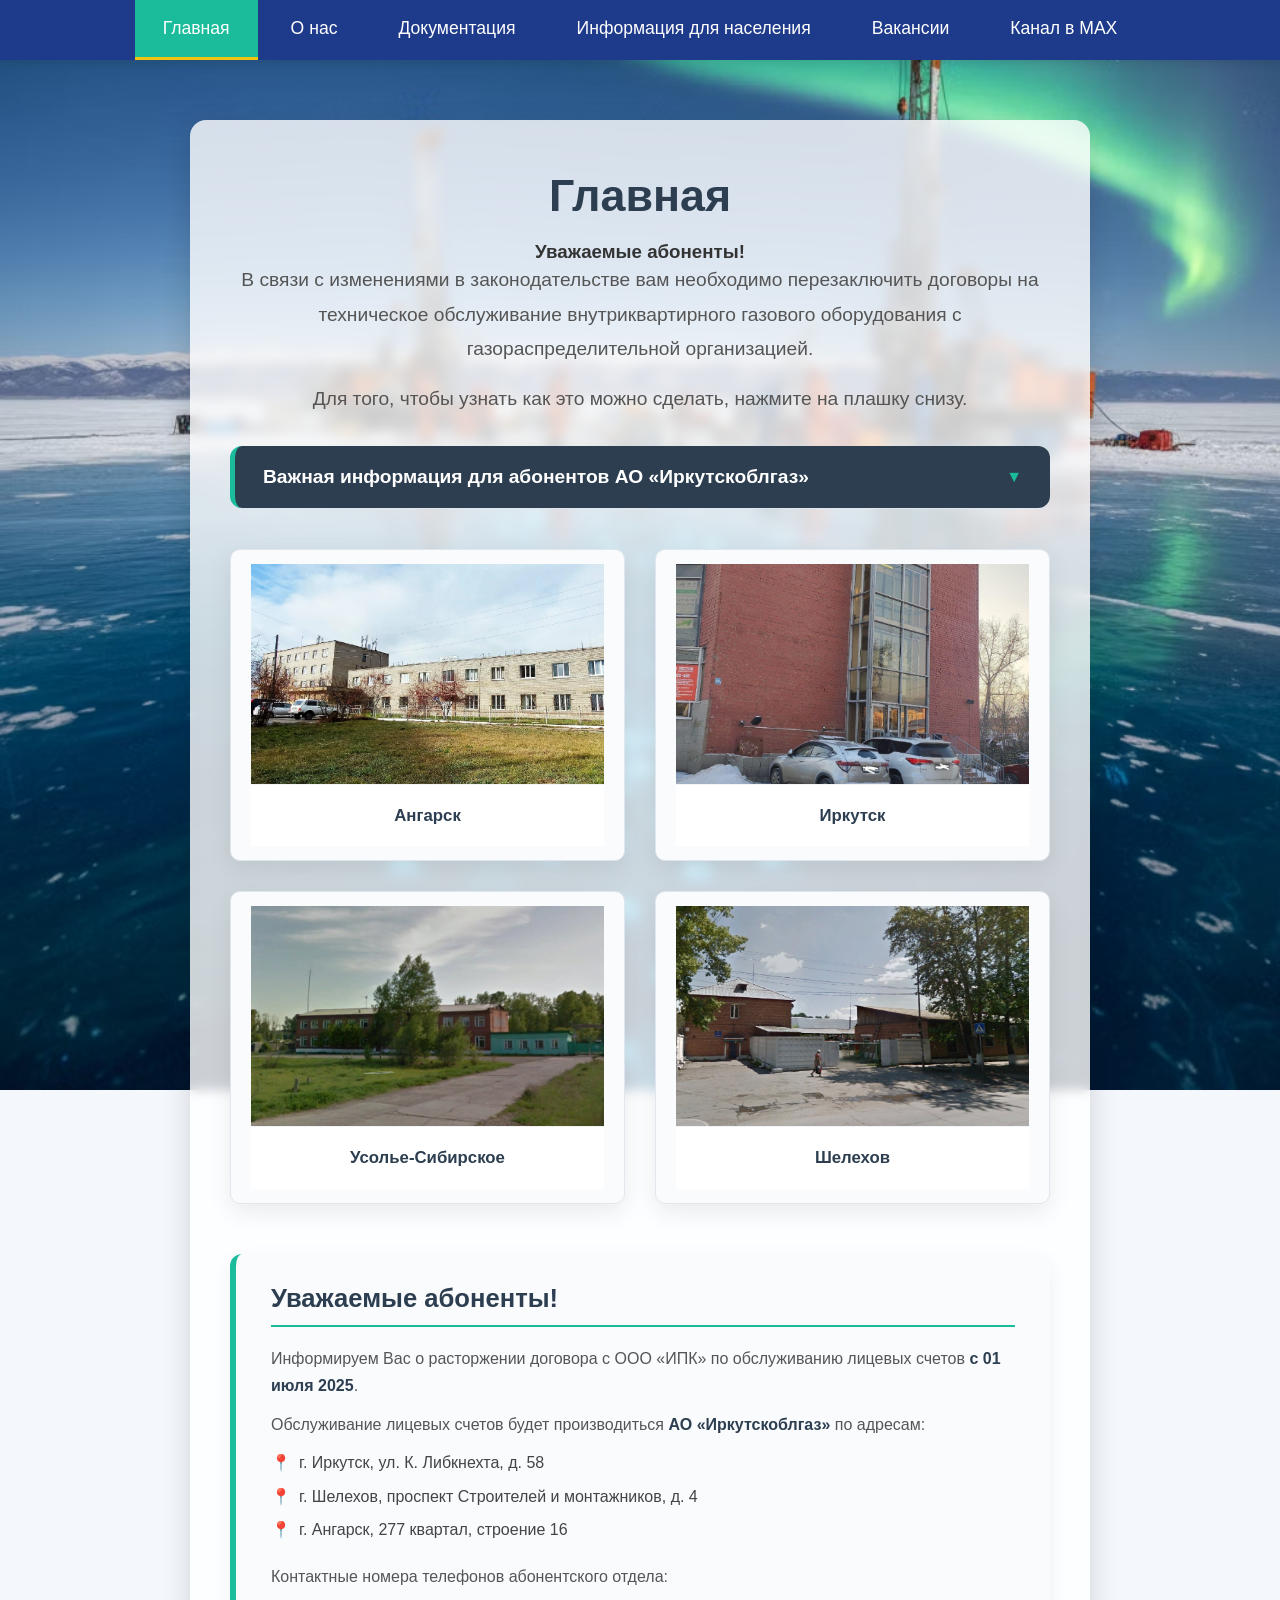
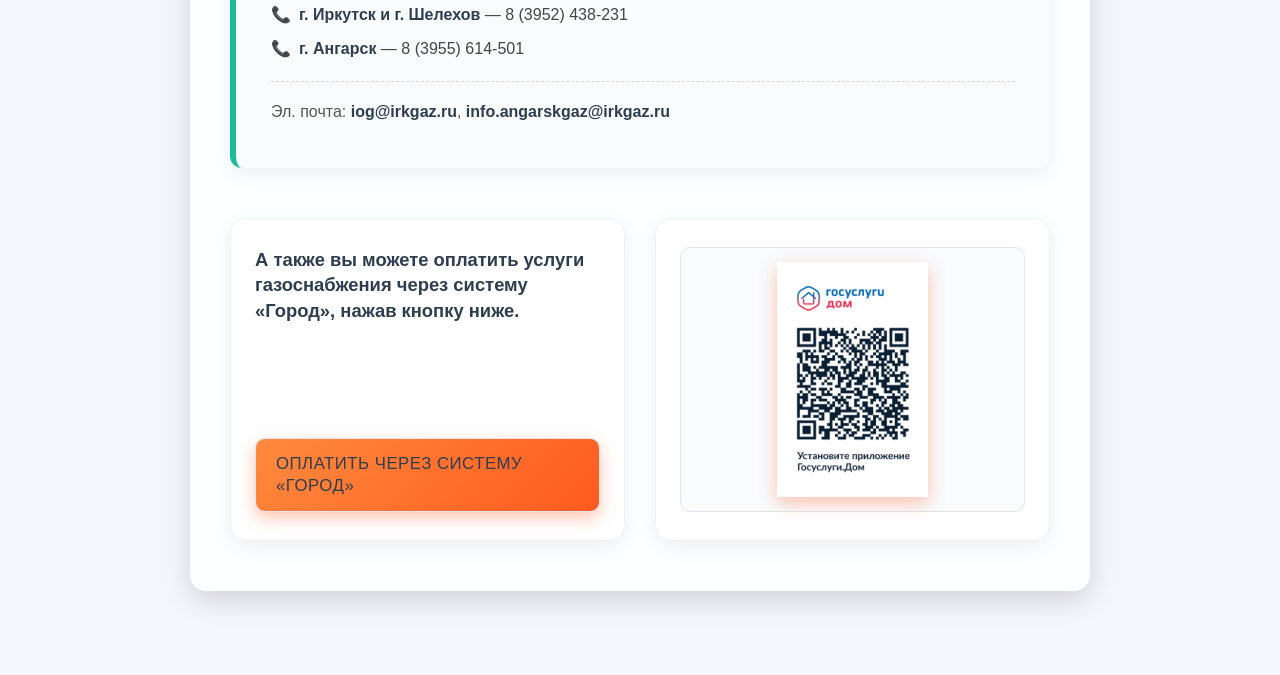
==== index.html @ 967674cb "Добавлена картинка на задний фон" ====
<!DOCTYPE html>
<html lang="ru">
<head>
    <meta charset="UTF-8">
    <meta name="viewport" content="width=device-width, initial-scale=1.0">
    <title>Главная</title>
    <link rel="stylesheet" href="css/style.css">  
    <link rel="stylesheet" href="css/index.css"> 
</head>
<body>

    <nav class="navbar">
        <ul class="nav-menu">
            <li><a href="index.html" class="active">Главная</a></li>
            <li><a href="page2.html">О нас</a></li>
            <li><a href="page3.html">Документация</a></li>
            <li><a href="page4.html">Информация для населения</a></li>
            <li><a href="page5.html">Вакансии</a></li>
            <li><a href="https://max.ru/id3800000750_biz">Канал в MAX</a></li>
        </ul>
    </nav>

    <section class="page">
        <div class="docs-list">
            <div class="content-box">
                <h1>Главная</h1>
                <h3>Уважаемые абоненты!</h3>
                <p>В связи с изменениями в законодательстве вам необходимо перезаключить договоры на техническое обслуживание внутриквартирного газового оборудования с газораспределительной организацией.</p>
                <p>Для того, чтобы узнать как это можно сделать, нажмите на плашку снизу.</p>
                <div class="accordion">
                    <div>
                        <input type="checkbox" id="acc1">
                        <label for="acc1" class="accordion-header">
                            <span>Важная информация для абонентов АО «Иркутскоблгаз»</span>
                            <span class="arrow">▼</span>
                        </label>
                        <div class="accordion-content">
                            <dt><a href="contratcs/Документ Microsoft Word.docx" target="_blank">
                                    Документы, необходимые для заключения договоров на поставку газа, техническое обслуживание и ремонт внутриквартирного газового оборудования (ВКГО) и открытия лицевого счета
                                </a><dt>
                            <dt><a href="contratcs/Уважаемые-потребители-газа.pdf" target="_blank">
                                    Перезаключение договора на техническое обслуживание внутриувартирного газового оборудования с газораспределительной организацией
                                </a><dt>
                        </div>
                        
                    </div>

                </div>

                <div class="cards-grid">
                    <a href="ref_index_page/card1.html" class="card">
                        <img src="images/Angarsk.png">
                        <div class="card-caption">Ангарск</div>
                    </a>

                    <a href="ref_index_page/card2.html" class="card">
                        <img src="images/Irkutsk.png">
                        <div class="card-caption">Иркутск</div>
                    </a>

                    <a href="ref_index_page/card3.html" class="card">
                        <img src="images/usolie.png">
                        <div class="card-caption">Усолье-Сибирское</div>
                    </a>

                    <a href="ref_index_page/card4.html" class="card">
                        <img src="images/shelihov.png">
                        <div class="card-caption">Шелехов</div>
                    </a>
                </div>

                <div class="announcement">
                    <h2 class="announcement-title">Уважаемые абоненты!</h2>

                    <p class="announcement-lead">
                        Информируем Вас о расторжении договора с ООО «ИПК» по обслуживанию лицевых счетов
                        <strong>с 01 июля 2025</strong>.
                    </p>

                    <p>
                        Обслуживание лицевых счетов будет производиться <strong>АО «Иркутскоблгаз»</strong>
                        по адресам:
                    </p>

                    <ul class="announcement-addresses">
                        <li>г. Иркутск, ул. К. Либкнехта, д. 58</li>
                        <li>г. Шелехов, проспект Строителей и монтажников, д. 4</li>
                        <li>г. Ангарск, 277 квартал, строение 16</li>
                    </ul>

                    <p>Контактные номера телефонов абонентского отдела:</p>

                    <ul class="announcement-phones">
                        <li><span>г. Иркутск и г. Шелехов</span> — 8 (3952) 438-231</li>
                        <li><span>г. Ангарск</span> — 8 (3955) 614-501</li>
                    </ul>

                    <p class="announcement-email">
                        Эл. почта: <strong>iog@irkgaz.ru</strong>, <strong>info.angarskgaz@irkgaz.ru</strong>
                    </p>
                </div>

                <div class="action-grid">
                    <!-- Левая колонка -->
                    <div class="action-card">
                        <h3 class="action-title">А также вы можете оплатить услуги газоснабжения через систему «Город», нажав кнопку ниже.</h3>
                        <a href="https://gw3-online.uplati.ru/otpay/select_service/irkoblgaz?utm_source=irkutskoblgaz.ru&utm_medium=referral&utm_campaign=pay-button" target="_blank" class="action-btn">
                            Оплатить через систему «ГОРОД»
                        </a>
                    </div>

                    <!-- Правая колонка -->
                        <div class="action-card">
                        <a href="contratcs/Госуслуги.Дом-для-физлиц.pdf" class="action-image-link">
                            <img src="images/GosUslugi.png">
                        </a>
                    </div>

                </div>
            </div>
        </div>
    </section>

</body>
</html>
---- css/style.css ----
/* ============================================================
   ОБЩИЕ СТИЛИ (подключается на всех страницах)
   ============================================================ */


/* ============================================================
   СБРОС И БАЗОВЫЕ НАСТРОЙКИ
   ============================================================ */

* {
    margin: 0;
    padding: 0;
    box-sizing: border-box;
}

body {
    font-family: 'Segoe UI', Tahoma, Geneva, Verdana, sans-serif;
    background-color: #f4f7fc;
    color: #333;
    display: flex;
    flex-direction: column;
    min-height: 100vh;

     /* Фоновая картинка */
    background-image: url("../images/Baikal2.avif");
    background-size: cover;              /* растягиваем на весь экран */
    background-position: center center;  /* центрируем */
    background-repeat: no-repeat;        /* не повторяем */
    background-attachment: fixed;        /* фон «прибит» к экрану при прокрутке */
    background-color: #f4f7fc;           /* запасной цвет, если картинка не загрузится */
}


/* ============================================================
   ВЕРХНЯЯ НАВИГАЦИОННАЯ ПАНЕЛЬ
   ============================================================ */

.navbar {
    background-color: #1e3a8a;
    padding: 0 20px;
    box-shadow: 0 2px 10px rgba(0, 0, 0, 0.1);
    position: sticky;
    top: 0;
    z-index: 100;
}

.nav-menu {
    display: flex;
    list-style: none;
    justify-content: center;
    gap: 5px;
    flex-wrap: wrap;
}

.nav-menu li {
    margin: 0;
}

.nav-menu a {
    display: block;
    color: #ffffff;
    text-decoration: none;
    padding: 18px 28px;
    font-size: 1.1rem;
    font-weight: 500;
    transition: all 0.3s ease;
    border-bottom: 3px solid transparent;
    white-space: nowrap;
}

.nav-menu a:hover {
    background-color: #34495e;
    color: #ffffff;
}

.nav-menu a.active {
    background-color: #1abc9c;
    border-bottom-color: #f1c40f;
    color: #ffffff;
}

/* ============================================================
   КОНТЕНТ СТРАНИЦЫ
   ============================================================ */

.page {
    flex: 1;
    padding: 60px 20px;
    animation: fadeIn 0.4s ease;
}

.content-box {
    max-width: 900px;
    margin: 0 auto;
    
    /* Полупрозрачный белый фон */
    background: rgba(255, 255, 255, 0.8);      /* 88% непрозрачности */
    backdrop-filter: blur(6px);                 /* размытие фона за карточкой */
    -webkit-backdrop-filter: blur(6px);         /* для Safari */
    
    padding: 50px 40px;
    border-radius: 16px;
    box-shadow: 0 10px 30px rgba(0, 0, 0, 0.15); /* тень чуть сильнее, чем была */
    text-align: center;
}

.content-box h1 {
    font-size: 2.8rem;
    color: #2c3e50;
    margin-bottom: 20px;
    font-weight: 700;
}

.content-box p {
    font-size: 1.2rem;
    line-height: 1.8;
    color: #555;
    margin-bottom: 15px;
}

.page-number-badge {
    display: inline-block;
    background: #1abc9c;
    color: white;
    font-size: 1rem;
    font-weight: 600;
    padding: 8px 20px;
    border-radius: 50px;
    margin-bottom: 20px;
    letter-spacing: 1px;
}

@keyframes fadeIn {
    from {
        opacity: 0;
        transform: translateY(10px);
    }
    to {
        opacity: 1;
        transform: translateY(0);
    }
}


/* ============================================================
   АДАПТИВНОСТЬ
   ============================================================ */

@media (max-width: 650px) {
    .navbar {
        position: static;              /* ← отключаем sticky */
    }

    .nav-menu a {
        padding: 12px 14px;
        font-size: 0.9rem;
    }

    .content-box {
        padding: 25px 15px;
    }
}
---- css/index.css ----
@import url("page5.css");

.docs-container {
    margin-top: 30px;
    text-align: left;
    width: 100%;
}

/* ============================================================
   ПОДЗАГОЛОВОК РАЗДЕЛА
   ============================================================ */

.docs-container h3 {
    color: #2c3e50;
    font-size: 1.35rem;
    font-weight: 700;
    margin: 0 0 16px 0;
    padding-left: 0;
    text-align: left;
    letter-spacing: 0.3px;
}


/* ============================================================
   СПИСОК ССЫЛОК НА ФАЙЛЫ
   ============================================================ */

.docs-list {
    list-style: none;
    padding: 0;
    margin: 0 0 24px 0;
    display: flex;
    flex-direction: column;
    gap: 10px;
    align-items: flex-start;
}

/* ============================================================
   ССЫЛКА НА ФАЙЛ (плашка)
   ============================================================ */

.docs-list a {
    display: block;                  /* было flex — теперь block, раз иконок нет */
    padding: 14px 20px;
    background-color: #f9fbfd;
    border: 1px solid #e0e6ed;
    border-radius: 10px;
    color: #2c3e50;
    text-decoration: none;
    font-size: 1.05rem;
    font-weight: 500;
    text-align: left;
    transition: all 0.25s ease;
}

/* Наведение */
.docs-list a:hover {
    background-color: #eafaf7;
    border-left-color: #f1c40f;
    transform: translateX(6px);
    box-shadow: 0 6px 16px rgba(26, 188, 156, 0.15);
    color: #000000;
}

/* ============================================================
   СТИЛИ ДЛЯ ГЛАВНОЙ СТРАНИЦЫ (index.html)
   ============================================================ */


/* ============================================================
   СЕТКА КАРТОЧЕК — 2 колонки × 2 строки
   ============================================================ */

.cards-grid {
    display: grid;
    grid-template-columns: repeat(2, 1fr);   /* 2 равные колонки */
    gap: 30px;                                /* отступ между карточками */
    margin-top: 40px;
    text-align: left;
}


/* ============================================================
   КАРТОЧКА (картинка + подпись)
   ============================================================ */

.card {
    background: #ffffff;
    border-radius: 16px;
    overflow: hidden;                         /* обрезаем картинку по радиусу */
    box-shadow: 0 8px 24px rgba(0, 0, 0, 0.08);
    transition: transform 0.3s ease, box-shadow 0.3s ease;
    display: flex;
    flex-direction: column;
}

.card:hover {
    transform: translateY(-6px);              /* лёгкий подъём при наведении */
    box-shadow: 0 14px 32px rgba(0, 0, 0, 0.15);
}


/* ============================================================
   КАРТИНКА ВНУТРИ КАРТОЧКИ
   ============================================================ */

.card img {
    display: block;
    width: 100%;
    height: 220px;                            /* фиксированная высота */
    object-fit: cover;                        /* обрезаем без искажений */
    transition: transform 0.4s ease;
}

.card:hover img {
    transform: scale(1.05);                   /* лёгкое увеличение при наведении */
}


/* ============================================================
   ПОДПИСЬ ПОД КАРТИНКОЙ
   ============================================================ */

.card-caption {
    padding: 18px 22px;
    color: #2c3e50;
    font-size: 1.05rem;
    font-weight: 600;
    line-height: 1.5;
    text-align: center;
    background: #ffffff;
    border-top: 1px solid #f0f4f8;
}

/* Дополнительный текст под подписью (если понадобится) */
.card-caption span {
    display: block;
    margin-top: 6px;
    color: #777;
    font-size: 0.9rem;
    font-weight: 400;
}

/* ============================================================
   ОБЪЯВЛЕНИЕ ДЛЯ АБОНЕНТОВ
   ============================================================ */

.announcement {
    margin-top: 50px;
    padding: 30px 35px;
    background: #f9fbfd;
    border-left: 6px solid #1abc9c;
    border-radius: 12px;
    text-align: left;
    box-shadow: 0 6px 20px rgba(0, 0, 0, 0.06);
}

/* Заголовок «Уважаемые абоненты!» */
.announcement-title {
    color: #2c3e50;
    font-size: 1.6rem;
    font-weight: 700;
    margin: 0 0 18px 0;
    padding-bottom: 12px;
    border-bottom: 2px solid #1abc9c;
}

/* Вводный абзац — чуть крупнее остальных */
.announcement-lead {
    color: #2c3e50;
    font-size: 1.1rem;
    font-weight: 500;
    line-height: 1.6;
    margin-bottom: 16px;
}

/* Обычные абзацы */
.announcement p {
    color: #555;
    font-size: 1rem;
    line-height: 1.7;
    margin-bottom: 12px;
}

/* Выделение жирным — тёмный акцентный цвет */
.announcement strong {
    color: #2c3e50;
    font-weight: 700;
}


/* ============================================================
   АДРЕСА — с иконкой геометки
   ============================================================ */

.announcement-addresses {
    list-style: none;
    padding: 0;
    margin: 10px 0 20px 0;
}

.announcement-addresses li {
    position: relative;
    padding-left: 28px;
    margin-bottom: 8px;
    color: #444;
    font-size: 1rem;
    line-height: 1.6;
}

/* Иконка перед каждым адресом */
.announcement-addresses li::before {
    content: "📍";
    position: absolute;
    left: 0;
    top: 0;
    font-size: 1rem;
}


/* ============================================================
   ТЕЛЕФОНЫ
   ============================================================ */

.announcement-phones {
    list-style: none;
    padding: 0;
    margin: 10px 0 20px 0;
}

.announcement-phones li {
    position: relative;
    padding-left: 28px;
    margin-bottom: 8px;
    color: #444;
    font-size: 1rem;
    line-height: 1.6;
}

.announcement-phones li::before {
    content: "📞";
    position: absolute;
    left: 0;
    top: 0;
    font-size: 1rem;
}

/* Город — выделен жирным */
.announcement-phones li span {
    font-weight: 600;
    color: #2c3e50;
}


/* ============================================================
   EMAIL
   ============================================================ */

.announcement-email {
    margin-top: 16px;
    padding-top: 16px;
    border-top: 1px dashed #d0d9e0;
    color: #444;
    font-size: 1rem;
}

.announcement-email strong {
    font-weight: 600;
    word-break: break-word;   /* чтобы длинный email не вылезал на телефоне */
}

/* ============================================================
   БЛОК ИЗ ДВУХ КОЛОНОК
   ============================================================ */

.action-grid {
    display: grid;
    grid-template-columns: repeat(2, 1fr);
    gap: 30px;
    margin-top: 50px;
    text-align: left;
}


/* ============================================================
   КАРТОЧКА (надпись + кнопка ИЛИ надпись + картинка)
   ============================================================ */

.action-card {
    background: #ffffff;
    padding: 28px 24px;
    border-radius: 16px;
    box-shadow: 0 6px 20px rgba(0, 0, 0, 0.06);
    border: 1px solid #eef2f6;
    display: flex;
    flex-direction: column;
    gap: 18px;
    transition: transform 0.3s ease, box-shadow 0.3s ease;
}

.action-card:hover {
    transform: translateY(-4px);
    box-shadow: 0 12px 28px rgba(0, 0, 0, 0.1);
}


/* ============================================================
   НАДПИСЬ НАД КНОПКОЙ / КАРТИНКОЙ
   ============================================================ */

.action-title {
    color: #2c3e50;
    font-size: 1.15rem;
    font-weight: 700;
    line-height: 1.4;
    margin: 0;
}


/* ============================================================
   ТЕКСТОВАЯ КНОПКА (левая колонка)
   ============================================================ */

.action-btn {
    display: inline-block;
    padding: 16px 28px;
    background: linear-gradient(135deg, #ff8a3d 0%, #ff5a1f 100%);
    color: #ffffff;
    font-size: 1rem;
    font-weight: 700;
    text-align: center;
    text-decoration: none;
    text-transform: uppercase;
    letter-spacing: 0.5px;
    border-radius: 50px;
    box-shadow: 0 6px 16px rgba(255, 90, 31, 0.35);
    transition: all 0.25s ease;
    line-height: 1.3;
    margin-top: auto;             /* прижимаем кнопку к низу карточки */
}

.action-btn:hover {
    background: linear-gradient(135deg, #ff7a26 0%, #e94a10 100%);
    box-shadow: 0 10px 24px rgba(255, 90, 31, 0.5);
    transform: translateY(-2px);
}

.action-btn:active {
    transform: translateY(0);
    box-shadow: 0 4px 10px rgba(255, 90, 31, 0.4);
}


/* ============================================================
   КАРТИНКА-ССЫЛКА (правая колонка)
   ============================================================ */

.action-image-link {
    display: block;
    margin-top: auto;             /* прижимаем картинку к низу карточки */
    transition: transform 0.25s ease, filter 0.25s ease;
}

.action-image-link img {
    display: block;              /* обязательно — иначе margin:auto не сработает */
    width: auto;                 /* не растягиваем */
    max-width: 50%;             /* на всякий случай — не шире карточки */
    height: auto;
    margin: 0 auto;              /* ← вот это центрирует картинку */
    box-shadow: 0 6px 16px rgba(255, 90, 31, 0.35);
    transition: box-shadow 0.25s ease;
}

/* При наведении — картинка чуть приподнимается и тень усиливается */
.action-image-link:hover {
    transform: translateY(-2px);
}

.action-image-link:hover img {
    box-shadow: 0 10px 24px rgba(255, 90, 31, 0.5);
}

/* При клике — лёгкое «вдавливание» */
.action-image-link:active {
    transform: translateY(0);
}


/* ============================================================
   АДАПТИВНОСТЬ
   ============================================================ */

@media (max-width: 750px) {
    .action-grid {
        gap: 20px;
        margin-top: 35px;
    }

    .action-card {
        padding: 22px 18px;
    }

    .action-title {
        font-size: 1.05rem;
    }

    .action-btn {
        padding: 14px 22px;
        font-size: 0.95rem;
    }
}

@media (max-width: 550px) {
    .action-grid {
        grid-template-columns: 1fr;
        gap: 16px;
    }
}

/* ============================================================
   АДАПТИВНОСТЬ
   ============================================================ */

@media (max-width: 650px) {
    .announcement {
        padding: 22px 20px;
        margin-top: 30px;
    }

    .announcement-title {
        font-size: 1.3rem;
    }

    .announcement-lead {
        font-size: 1rem;
    }

    .announcement p,
    .announcement-addresses li,
    .announcement-phones li {
        font-size: 0.95rem;
    }
}


/* ============================================================
   АДАПТИВНОСТЬ
   ============================================================ */

/* Планшет: сужаем отступы */
@media (max-width: 750px) {
    .cards-grid {
        gap: 20px;
    }

    .card img {
        height: 180px;
    }

    .card-caption {
        padding: 14px 16px;
        font-size: 0.95rem;
    }
}

/* Телефон: одна колонка */
@media (max-width: 500px) {
    .cards-grid {
        grid-template-columns: 1fr;           /* 1 карточка в ряд */
        gap: 16px;
    }

    .card img {
        height: 200px;
    }
}

/* ============================================================
   АДАПТИВНОСТЬ
   ============================================================ */

@media (max-width: 650px) {
    .docs-container h3 {
        font-size: 1.15rem;
        margin: 0 0 12px 0;
    }

    .docs-list a {
        padding: 12px 16px;
        font-size: 0.95rem;
    }
}
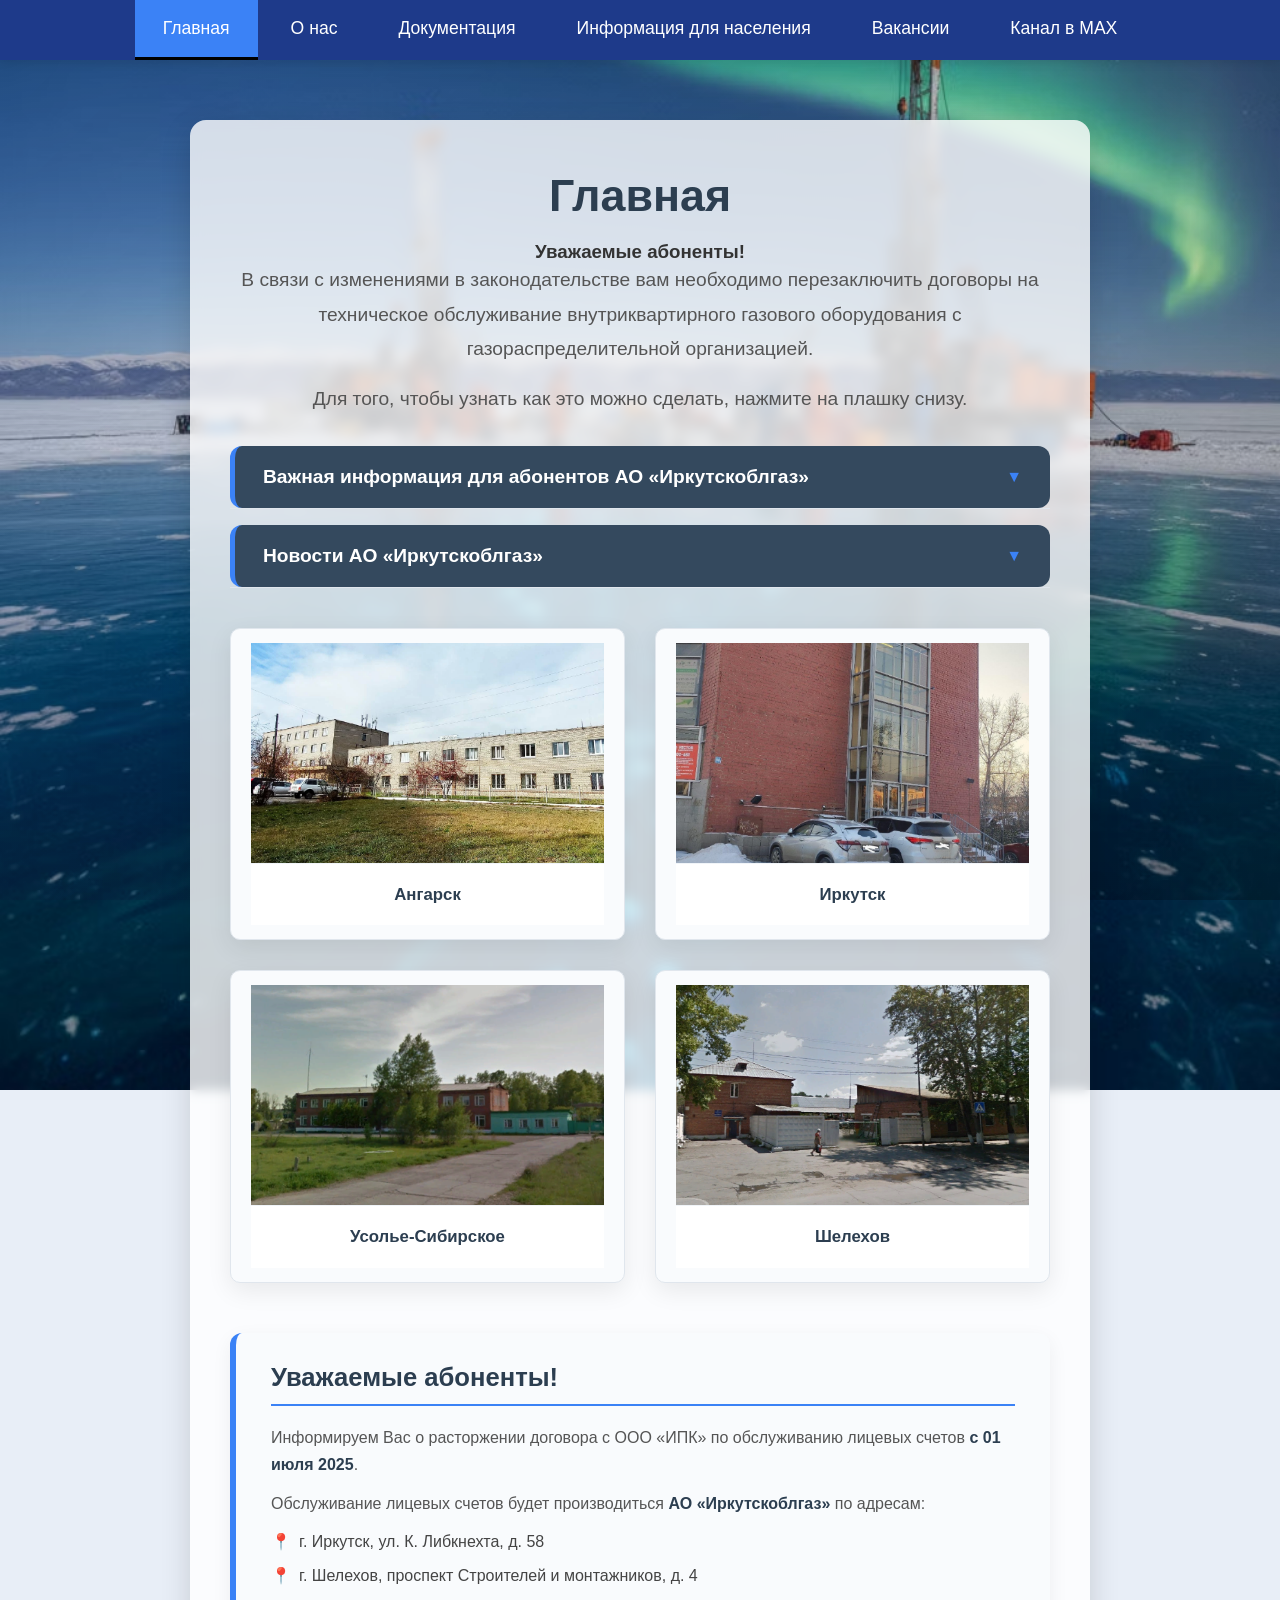
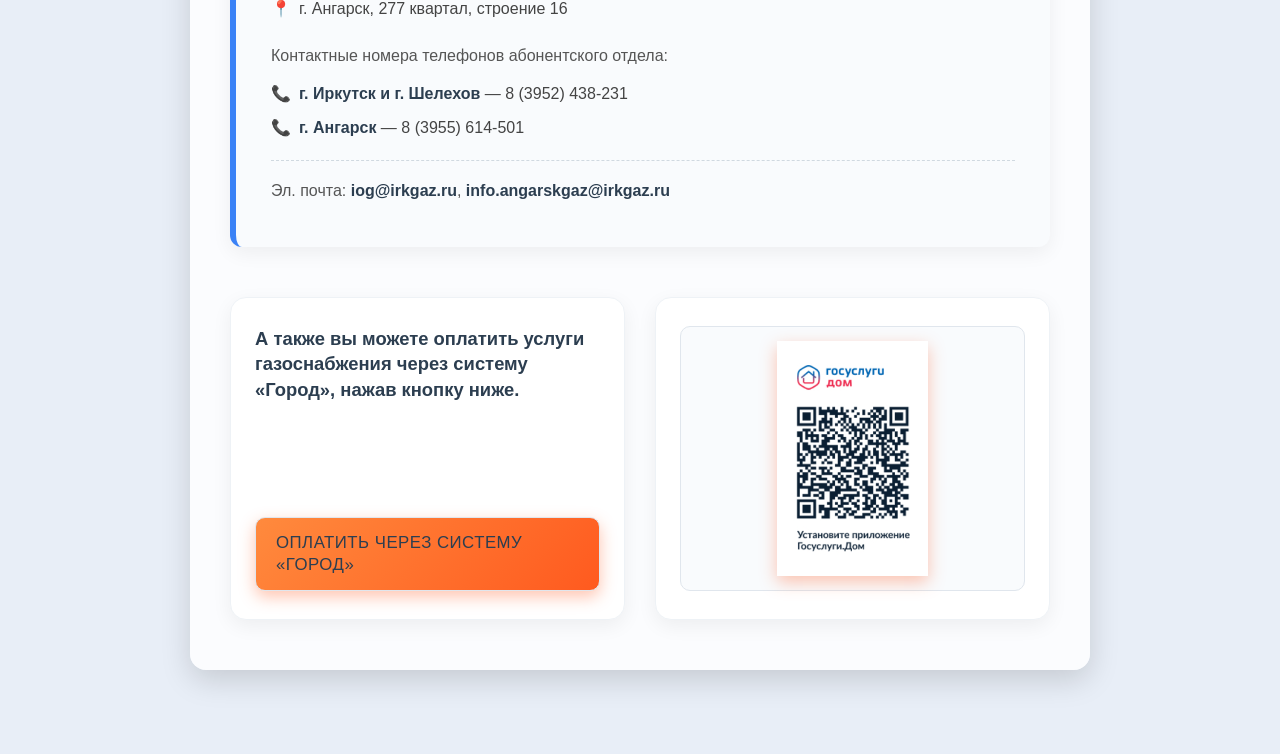
==== commit 52ff74bc: "Добавление плашки новостей на главную страницу" ====
--- a/index.html
+++ b/index.html
@@ -43,6 +43,28 @@
                                 </a><dt>
                         </div>
                         
+                    </div>
+
+                    <div>
+                        <input type="checkbox" id="acc2">
+                        <label for="acc2" class="accordion-header">
+                            <span>Новости АО «Иркутскоблгаз»</span>
+                            <span class="arrow">▼</span>
+                        </label>
+                        <div class="accordion-content">
+                            <dt><a href="" target="_blank">
+                                Новостей пока что нет 1 
+                            </a><dt>
+                            <dt><a href="" target="_blank">
+                                Новостей пока что нет 2
+                            </a><dt>
+                            <dt><a href="" target="_blank">
+                                Новостей пока что нет  3      
+                            </a><dt>
+                            <dt><a href="" target="_blank">
+                                Новостей пока что нет  4  
+                            </a><dt>
+                        </div>                        
                     </div>
 
                 </div>
--- a/css/style.css
+++ b/css/style.css
@@ -13,21 +13,56 @@
     box-sizing: border-box;
 }
 
+/* ============================================================
+   БАЗОВЫЕ НАСТРОЙКИ + КРАСИВЫЙ АДАПТИВНЫЙ ФОН
+   ============================================================ */
+
 body {
     font-family: 'Segoe UI', Tahoma, Geneva, Verdana, sans-serif;
-    background-color: #f4f7fc;
     color: #333;
     display: flex;
     flex-direction: column;
     min-height: 100vh;
 
-     /* Фоновая картинка */
+    /* --- Фоновая картинка --- */
     background-image: url("../images/Baikal2.avif");
-    background-size: cover;              /* растягиваем на весь экран */
-    background-position: center center;  /* центрируем */
-    background-repeat: no-repeat;        /* не повторяем */
-    background-attachment: fixed;        /* фон «прибит» к экрану при прокрутке */
-    background-color: #f4f7fc;           /* запасной цвет, если картинка не загрузится */
+    background-size: cover;                /* заполняет весь экран */
+    background-position: center center;    /* центрирование */
+    background-repeat: no-repeat;          /* без повторов */
+    background-attachment: fixed;          /* фон зафиксирован при прокрутке */
+    background-color: #e8eef7;             /* запасной цвет, пока грузится картинка */
+
+    /* --- Плавное появление фона --- */
+    animation: bgFadeIn 0.8s ease-out;
+
+    /* --- Читаемость текста на любом фоне --- */
+    position: relative;
+}
+
+/* Лёгкое затемнение поверх фона (улучшает читаемость карточек) */
+body::before {
+    content: "";
+    position: fixed;
+    inset: 0;
+    background: linear-gradient(
+        135deg,
+        rgba(30, 58, 138, 0.15) 0%,
+        rgba(0, 0, 0, 0.25) 100%
+    );
+    z-index: -1;
+    pointer-events: none;      /* не мешает кликам */
+}
+
+/* Плавное появление фона */
+@keyframes bgFadeIn {
+    from {
+        opacity: 0;
+        transform: scale(1.02);
+    }
+    to {
+        opacity: 1;
+        transform: scale(1);
+    }
 }
 
 
@@ -74,8 +109,8 @@
 }
 
 .nav-menu a.active {
-    background-color: #1abc9c;
-    border-bottom-color: #f1c40f;
+    background-color: #3b82f6;
+    border-bottom-color: #000000;
     color: #ffffff;
 }
 
@@ -120,7 +155,7 @@
 
 .page-number-badge {
     display: inline-block;
-    background: #1abc9c;
+    background: #3b82f6;
     color: white;
     font-size: 1rem;
     font-weight: 600;
@@ -141,7 +176,6 @@
     }
 }
 
-
 /* ============================================================
    АДАПТИВНОСТЬ
    ============================================================ */
@@ -159,4 +193,33 @@
     .content-box {
         padding: 25px 15px;
     }
+}
+
+/* ============================================================
+   МОБИЛЬНАЯ ВЕРСИЯ: БЕЛЫЙ ФОН БЕЗ КАРТИНКИ
+   ============================================================ */
+
+@media (max-width: 750px) {
+
+    /* Убираем фоновую картинку и градиент */
+    body {
+        background-image: none;         /* отключаем картинку */
+        background-color: #ffffff;      /* чистый белый фон */
+        background-attachment: scroll;  /* на всякий случай — без fixed */
+        animation: none;                /* отключаем анимацию появления */
+    }
+
+    /* Убираем затемняющий градиент поверх фона */
+    body::before {
+        display: none;
+    }
+
+    /* Карточка становится полностью непрозрачной белой */
+    .content-box {
+        background: #ffffff;            /* без прозрачности */
+        backdrop-filter: none;          /* убираем размытие — на телефоне не нужно */
+        -webkit-backdrop-filter: none;
+        box-shadow: none;               /* тень не нужна на белом фоне */
+        border-radius: 0;               /* убираем скругления — карточка сливается с фоном */
+    }
 }
--- a/css/index.css
+++ b/css/index.css
@@ -56,7 +56,7 @@
 /* Наведение */
 .docs-list a:hover {
     background-color: #eafaf7;
-    border-left-color: #f1c40f;
+    border-left-color: #ffffff;
     transform: translateX(6px);
     box-shadow: 0 6px 16px rgba(26, 188, 156, 0.15);
     color: #000000;
@@ -149,7 +149,7 @@
     margin-top: 50px;
     padding: 30px 35px;
     background: #f9fbfd;
-    border-left: 6px solid #1abc9c;
+    border-left: 6px solid #3b82f6;
     border-radius: 12px;
     text-align: left;
     box-shadow: 0 6px 20px rgba(0, 0, 0, 0.06);
@@ -162,7 +162,7 @@
     font-weight: 700;
     margin: 0 0 18px 0;
     padding-bottom: 12px;
-    border-bottom: 2px solid #1abc9c;
+    border-bottom: 2px solid #3b82f6;
 }
 
 /* Вводный абзац — чуть крупнее остальных */
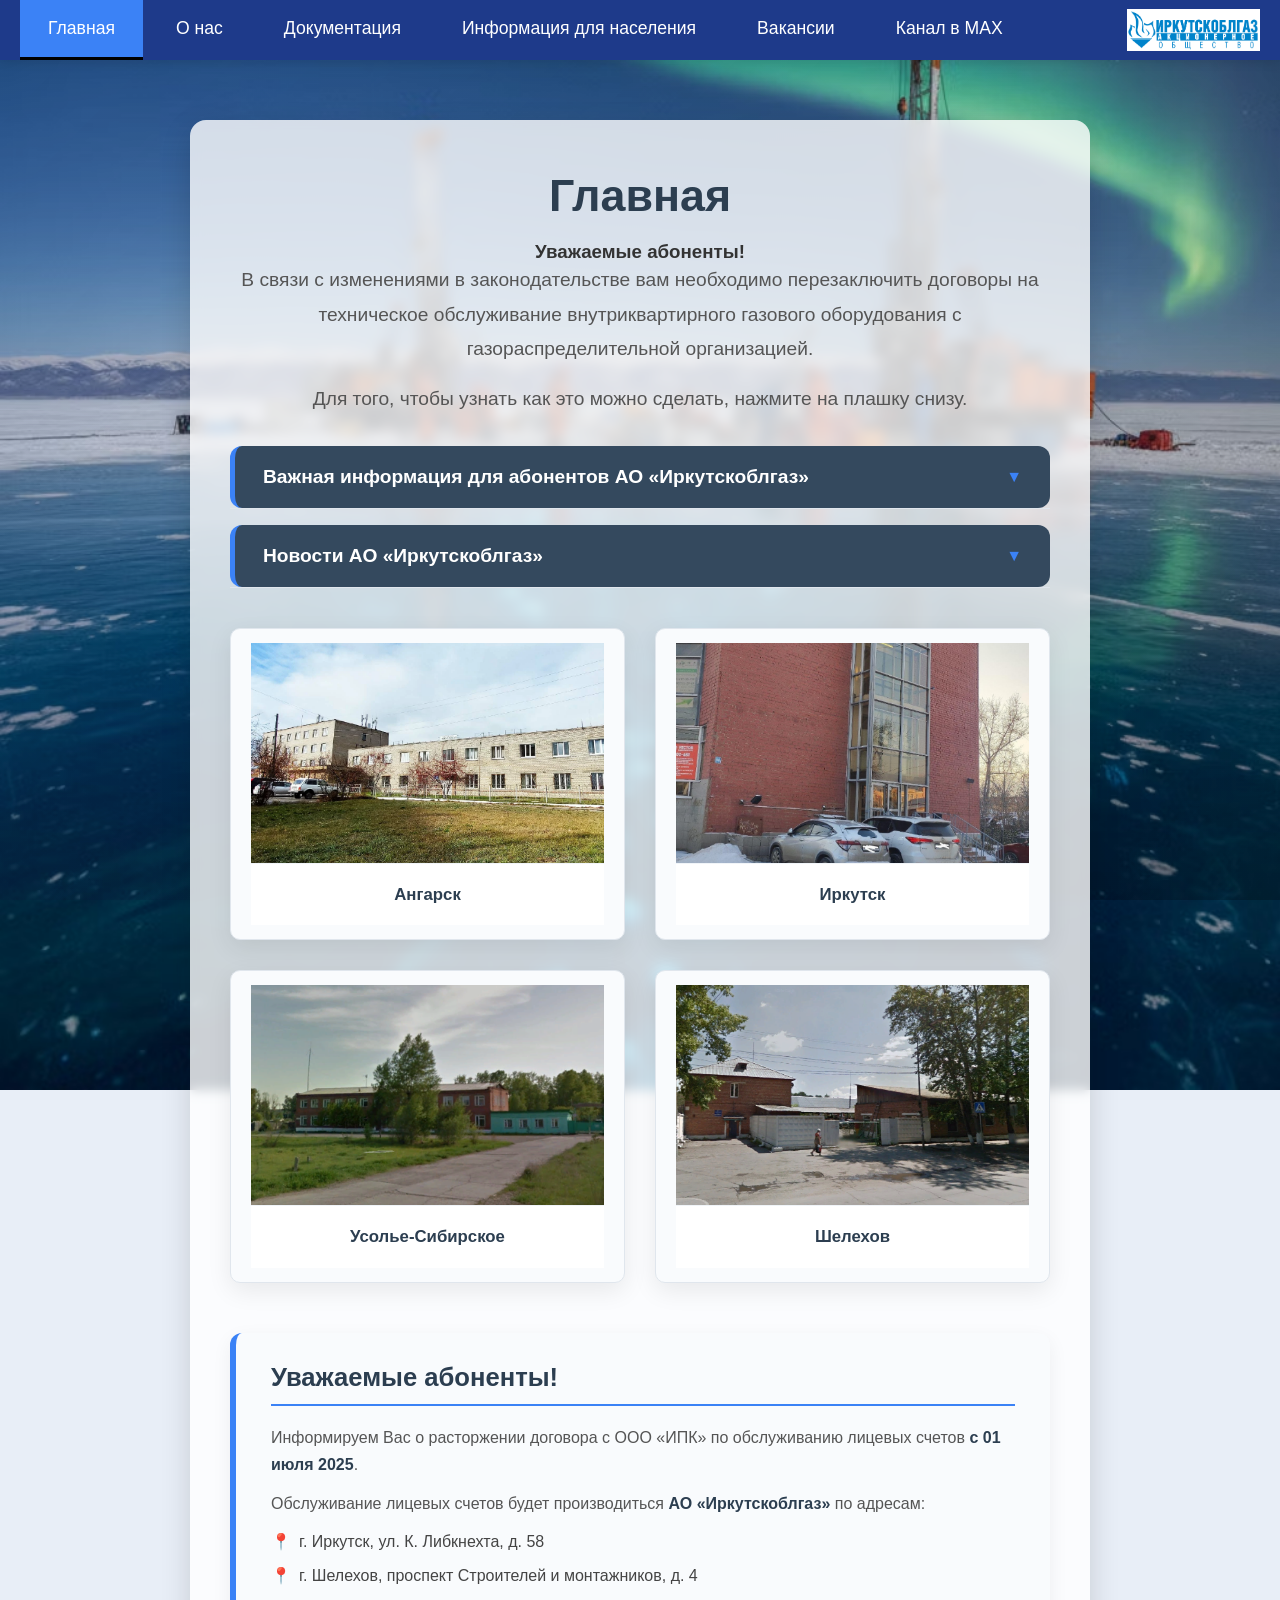
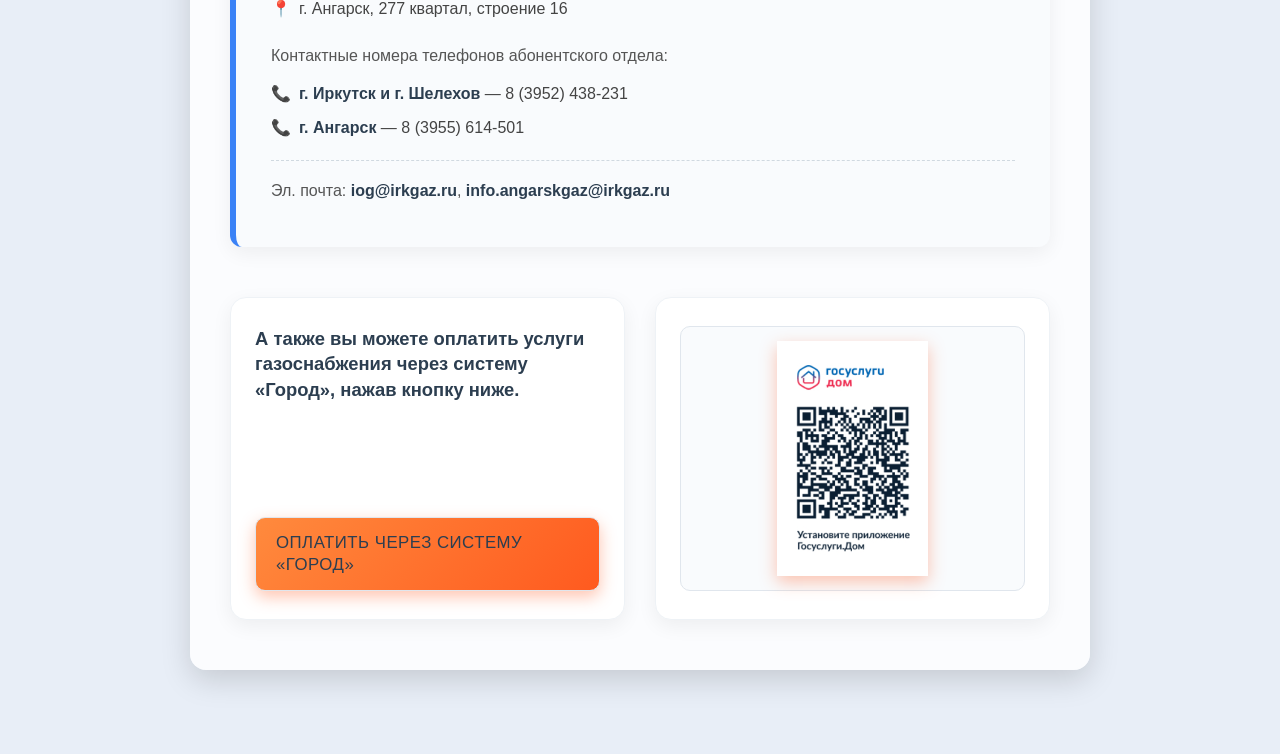
==== commit 29704a20: "тест лого" ====
--- a/index.html
+++ b/index.html
@@ -3,12 +3,11 @@
 <head>
     <meta charset="UTF-8">
     <meta name="viewport" content="width=device-width, initial-scale=1.0">
-    <title>Главная</title>
+    <title>Главная АО «Иркутскоблгаз»</title>
     <link rel="stylesheet" href="css/style.css">  
     <link rel="stylesheet" href="css/index.css"> 
 </head>
 <body>
-
     <nav class="navbar">
         <ul class="nav-menu">
             <li><a href="index.html" class="active">Главная</a></li>
@@ -18,7 +17,13 @@
             <li><a href="page5.html">Вакансии</a></li>
             <li><a href="https://max.ru/id3800000750_biz">Канал в MAX</a></li>
         </ul>
+
+            <a href="index.html" class="nav-logo">
+                <img src="images/logo.png" alt="Логотип">
+            </a>
     </nav>
+
+    
 
     <section class="page">
         <div class="docs-list">
@@ -35,6 +40,9 @@
                             <span class="arrow">▼</span>
                         </label>
                         <div class="accordion-content">
+                            <dt><a href="contratcs/Политика обработки персональных данных ИОГ.pdf" target="_blank">
+                                    Политика обработки персональных данных АО «Иркутскоблгаз»
+                                </a><dt>
                             <dt><a href="contratcs/Документ Microsoft Word.docx" target="_blank">
                                     Документы, необходимые для заключения договоров на поставку газа, техническое обслуживание и ремонт внутриквартирного газового оборудования (ВКГО) и открытия лицевого счета
                                 </a><dt>
@@ -53,16 +61,7 @@
                         </label>
                         <div class="accordion-content">
                             <dt><a href="" target="_blank">
-                                Новостей пока что нет 1 
-                            </a><dt>
-                            <dt><a href="" target="_blank">
-                                Новостей пока что нет 2
-                            </a><dt>
-                            <dt><a href="" target="_blank">
-                                Новостей пока что нет  3      
-                            </a><dt>
-                            <dt><a href="" target="_blank">
-                                Новостей пока что нет  4  
+                                Новых новостей пока что нет 
                             </a><dt>
                         </div>                        
                     </div>
--- a/css/style.css
+++ b/css/style.css
@@ -77,14 +77,44 @@
     position: sticky;
     top: 0;
     z-index: 100;
+
+    display: flex;
+    align-items: center;
+    justify-content: space-between;   /* меню слева, логотип справа */
+    gap: 20px;
+    min-height: 60px;
 }
 
 .nav-menu {
     display: flex;
     list-style: none;
-    justify-content: center;
+    justify-content: flex-start;      /* ← пункты меню прижаты влево */
     gap: 5px;
     flex-wrap: wrap;
+    flex: 1;                          /* занимает всё свободное место */
+    margin: 0;
+    padding: 0;
+}
+
+.nav-logo {
+    display: flex;
+    align-items: center;
+    flex-shrink: 0;                   /* логотип не сжимается */
+    text-decoration: none;
+    transition: opacity 0.25s ease;
+}
+
+.nav-logo:hover {
+    opacity: 0.85;
+}
+
+.nav-logo img {
+    display: block;
+    height: 42px;                     /* подберите под свой логотип */
+    width: auto;
+    max-height: 42px;
+    max-width: 180px;                 /* ограничение по ширине */
+    object-fit: contain;
 }
 
 .nav-menu li {
